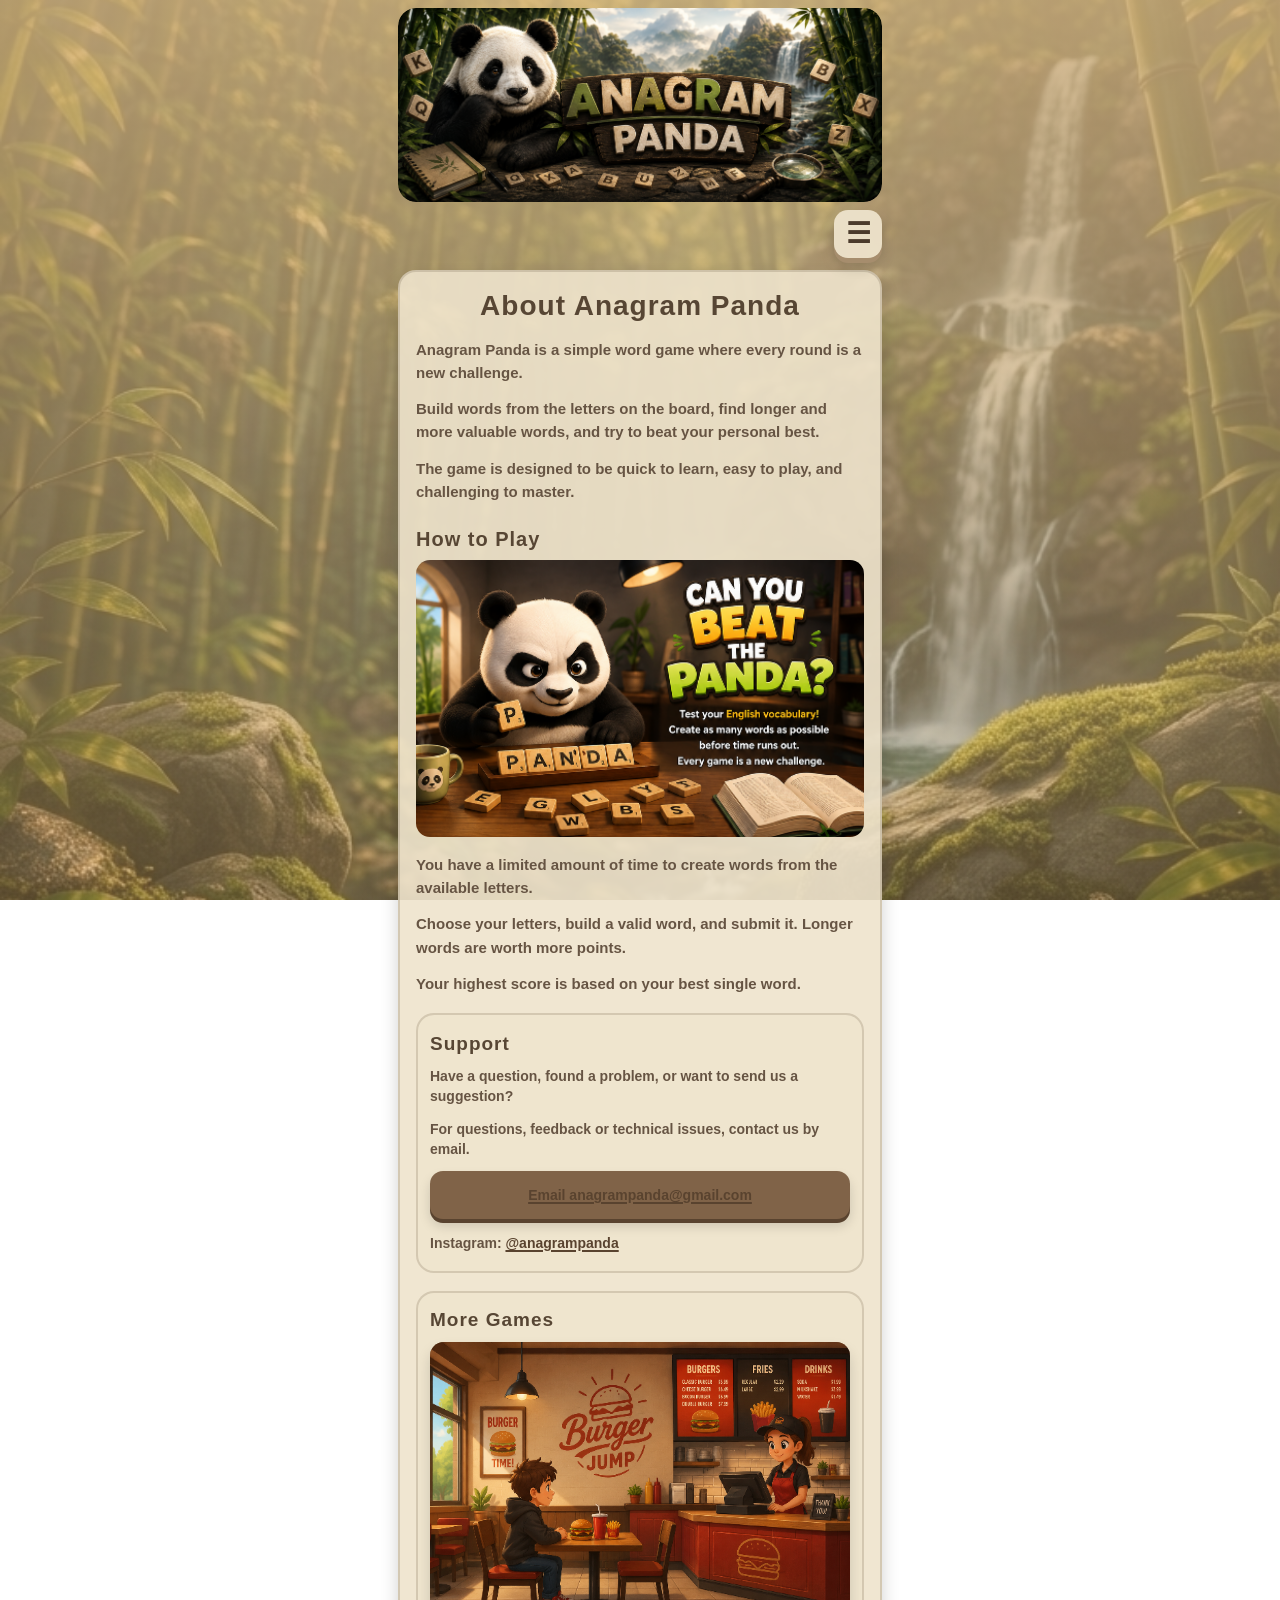
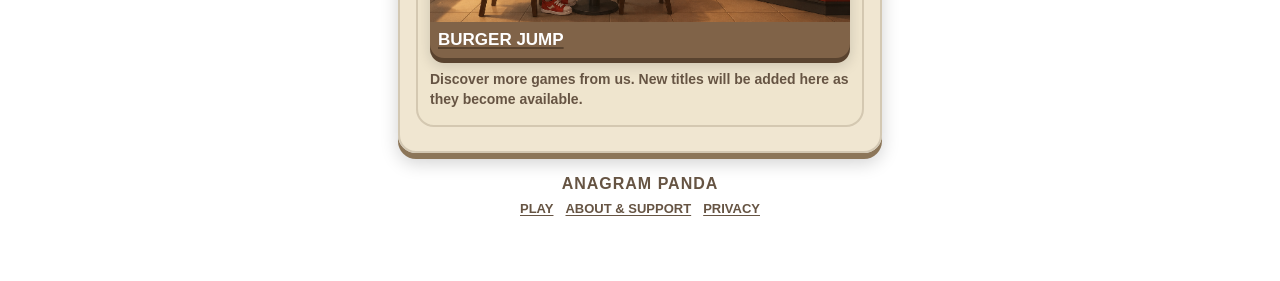
==== about.html @ 82c3a8a1 "Add files via upload" ====
<!DOCTYPE html>
<html lang="en">

<head>

<meta charset="UTF-8">

<meta
name="viewport"
content="width=device-width, initial-scale=1, maximum-scale=1, user-scalable=no, viewport-fit=cover">

<title>About & Support — Anagram Panda</title>

<meta
name="description"
content="About, how to play, support and more games from Anagram Panda.">

<link rel="stylesheet" href="info.css">

<meta
name="theme-color"
content="#ff7f7f">

</head>


<body>

<main class="home">

<section class="about">


<!-- ========================= -->
<!-- LOGO + MENU -->
<!-- ========================= -->

<div class="infoHeader">

<a
href="index.html"
class="gameLogo">

<img
src="logo.png"
alt="Anagram Panda">

</a>


<button
class="menuBtn"
type="button"
aria-label="Open menu"
onclick="toggleMenu()">

☰

</button>


<div
class="menuPanel"
id="menuPanel">

<div class="menuTitle">
MENU
</div>

<a href="index.html">
PLAY
</a>

<a href="about.html">
ABOUT & SUPPORT
</a>

<a href="privacy.html">
PRIVACY POLICY
</a>

</div>

</div>


<!-- ========================= -->
<!-- CONTENT -->
<!-- ========================= -->

<div class="infoContent">


<h1>
About Anagram Panda
</h1>


<p>
Anagram Panda is a simple word game where every round is a new challenge.
</p>

<p>
Build words from the letters on the board, find longer and more valuable words, and try to beat your personal best.
</p>

<p>
The game is designed to be quick to learn, easy to play, and challenging to master.
</p>


<!-- ========================= -->
<!-- HOW TO PLAY -->
<!-- ========================= -->

<h2>
How to Play
</h2>


<img
src="how.png"
alt="How to play Anagram Panda"
style="
display:block;
width:100%;
height:auto;
border-radius:14px;
margin:0 0 16px;
">


<p>
You have a limited amount of time to create words from the available letters.
</p>

<p>
Choose your letters, build a valid word, and submit it. Longer words are worth more points.
</p>

<p>
Your highest score is based on your best single word.
</p>


<!-- ========================= -->
<!-- SUPPORT -->
<!-- ========================= -->

<section class="support">

<h2>
Support
</h2>


<p>
Have a question, found a problem, or want to send us a suggestion?
</p>

<p>
For questions, feedback or technical issues, contact us by email.
</p>


<a
class="supportBtn"
href="mailto:anagrampanda@gmail.com">

Email anagrampanda@gmail.com 

</a>


<p style="margin-top:14px;margin-bottom:0;">

Instagram:

<a
href="https://www.instagram.com/anagrampanda?stkn=eWdxcmEzcWZmN2xr"
target="_blank"
rel="noopener noreferrer">

@anagrampanda

</a>

</p>

</section>


<!-- ========================= -->
<!-- MORE GAMES -->
<!-- ========================= -->

<section class="moreGames">

<h2>
More Games
</h2>


<a
class="gamePromo"
href="https://burgerjump.lat"
target="_blank"
rel="noopener noreferrer">


<img
src="bjad2.png"
alt="Burger Jump">


<div class="promoText">
BURGER JUMP
</div>


</a>


<p>
Discover more games from us. New titles will be added here as they become available.
</p>

</section>


</div>


<!-- ========================= -->
<!-- FOOTER -->
<!-- ========================= -->

<footer>

<div class="footerTitle">
ANAGRAM PANDA
</div>


<div class="footerLinks">

<a href="index.html">
PLAY
</a>

<a href="about.html">
ABOUT & SUPPORT
</a>

<a href="privacy.html">
PRIVACY
</a>

</div>

</footer>


</section>

</main>


<script>

function toggleMenu(){

const menu =
document.getElementById("menuPanel");

menu.classList.toggle("open");

}

</script>

</body>

</html>
---- info.css ----
/* ========================= */
/* INFO PAGES — ANAGRAM PANDA */
/* ========================= */


/* ========================= */
/* BASIC */
/* ========================= */

html{
-webkit-text-size-adjust:100%;
text-size-adjust:100%;

margin:0;
padding:0;

min-height:100%;
}

*{
box-sizing:border-box;
}

html,
body{
margin:0;
padding:0;

min-height:100%;
}

body{

font-family:
"Arial Rounded MT Bold",
Arial,
sans-serif;

color:#06140b;

background:

linear-gradient(
rgba(214,181,130,0.82),
rgba(202,165,112,0.38)
),

url("background.png");

background-size:cover;
background-position:center;
background-attachment:fixed;

/* SCROLL */
overflow-x:hidden;
overflow-y:auto;

}


/* ========================= */
/* LINKS */
/* ========================= */

a{
color:inherit;
text-decoration:none;
}


/* ========================= */
/* MAIN */
/* ========================= */

.home{

width:100%;
min-height:100vh;

display:flex;
flex-direction:column;
align-items:center;

}


/* ========================= */
/* INFO CONTAINER */
/* ========================= */

.about{

position:relative;

width:100%;
max-width:520px;

margin:0 auto;

padding:
8px
18px
35px;

padding-top:
calc(
8px +
env(safe-area-inset-top)
);

}


/* ========================= */
/* HEADER */
/* ========================= */

.infoHeader{

position:relative;

width:100%;

display:flex;
align-items:center;
justify-content:center;

margin-bottom:12px;

}


/* ========================= */
/* LOGO */
/* ========================= */

.titleArea{

width:100%;

margin:0;

}

.gameLogo{

display:block;

width:100%;

margin:0;

border-radius:18px;

overflow:hidden;

}

.gameLogo img{

display:block;

width:100%;
max-width:none;
height:auto;

border-radius:18px;

}


/* ========================= */
/* MENU BUTTON */
/* ========================= */

.menuBtn{

position:absolute;

top:
calc(
10px +
env(safe-area-inset-top)
);

right:12px;

width:48px;
height:48px;

display:flex;
align-items:center;
justify-content:center;

padding:0;

border:none;
border-radius:14px;

background:
rgba(239,228,205,0.94);

color:#4b3b2c;

font-family:inherit;

font-size:28px;
font-weight:bold;

line-height:1;

box-shadow:
0 5px 0 #a68d6d,
0 8px 14px rgba(0,0,0,0.18);

z-index:1000;

cursor:pointer;

}

.menuBtn:active{

transform:
translateY(4px);

box-shadow:
0 2px 0 #a68d6d,
0 4px 8px rgba(0,0,0,0.16);

}


/* ========================= */
/* MENU PANEL */
/* ========================= */

.menuPanel{

position:fixed;

top:
calc(
68px +
env(safe-area-inset-top)
);

right:12px;

width:min(
270px,
calc(100vw - 24px)
);

padding:12px;

display:flex;
flex-direction:column;
gap:8px;

background:
rgba(239,228,205,0.98);

border:
2px solid rgba(87,68,48,0.20);

border-radius:18px;

box-shadow:
0 12px 30px rgba(0,0,0,0.25);

z-index:999;

transform:
translateY(-10px)
scale(0.96);

opacity:0;

pointer-events:none;

transition:
opacity 0.15s ease,
transform 0.15s ease;

}

.menuPanel.open{

opacity:1;

transform:
translateY(0)
scale(1);

pointer-events:auto;

}

.menuTitle{

padding:
8px
6px
12px;

font-size:18px;
font-weight:900;

letter-spacing:1px;

color:#111111;

}

.menuPanel a,
.menuPanel button{

width:100%;

min-height:44px;

display:flex;
align-items:center;
justify-content:flex-start;

padding:
9px
13px;

border:none;
border-radius:12px;

background:#806348;

color:#ffffff;

font-family:inherit;

font-size:15px;
font-weight:bold;

text-align:left;

box-shadow:
0 4px 0 #59432f,
0 6px 10px rgba(0,0,0,0.15);

}

.menuPanel a:active,
.menuPanel button:active{

transform:
translateY(3px);

box-shadow:
0 1px 0 #59432f,
0 3px 6px rgba(0,0,0,0.12);

}


/* ========================= */
/* CONTENT CARD */
/* ========================= */

.infoContent{

width:100%;

padding:
18px
16px
24px;

border-radius:18px;

background:
rgba(239,228,205,0.90);

border:
2px solid rgba(84,66,46,0.18);

box-shadow:
0 6px 0 #8c7659,
0 10px 18px rgba(0,0,0,0.18);

}


/* ========================= */
/* MAIN TITLE */
/* ========================= */

.about h1{

margin:
0
0
16px;

font-size:28px;

font-weight:900;

letter-spacing:1px;

line-height:1.15;

color:#574634;

text-align:center;

}


/* ========================= */
/* SECTION TITLES */
/* ========================= */

.about h2{

margin:
24px
0
9px;

font-size:20px;

font-weight:900;

letter-spacing:1px;

line-height:1.2;

color:#574634;

}


/* ========================= */
/* TEXT */
/* ========================= */

.about p{

margin:
0
0
13px;

font-size:15px;

font-weight:bold;

line-height:1.55;

color:#665443;

}


/* ========================= */
/* CONTENT LINKS */
/* ========================= */

.about p a,
.infoContent a{

color:#59432f;

text-decoration:underline;

text-decoration-thickness:2px;

text-underline-offset:2px;

overflow-wrap:anywhere;

}


/* ========================= */
/* SUPPORT */
/* ========================= */

.support{

width:100%;

margin-top:18px;

padding:
18px
12px;

border-radius:18px;

background:
rgba(239,228,205,0.78);

border:
2px solid rgba(84,66,46,0.18);

}

.support h2{

margin:
0
0
10px;

font-size:19px;

letter-spacing:1px;

color:#574634;

}

.support p{

margin:
0
0
12px;

font-size:14px;

font-weight:bold;

line-height:1.45;

color:#665443;

}

.supportBtn{

display:flex;

align-items:center;
justify-content:center;

width:100%;

min-height:48px;

padding:
10px
15px;

border-radius:13px;

background:#806348;

color:#ffffff;

font-size:14px;
font-weight:900;

text-align:center;

box-shadow:
0 4px 0 #59432f,
0 7px 12px rgba(0,0,0,0.15);

}

.supportBtn:active{

transform:
translateY(3px);

box-shadow:
0 1px 0 #59432f,
0 3px 6px rgba(0,0,0,0.12);

}


/* ========================= */
/* MORE GAMES */
/* ========================= */

.moreGames{

width:100%;

margin-top:18px;

padding:
16px
12px;

border-radius:18px;

background:
rgba(239,228,205,0.78);

border:
2px solid rgba(84,66,46,0.18);

}

.moreGames h2{

margin:
0
0
10px;

font-size:19px;

letter-spacing:1px;

color:#574634;

}

.moreGames p{

margin:
12px
0
0;

font-size:14px;

line-height:1.4;

color:#665443;

font-weight:bold;

}


/* ========================= */
/* GAME PROMO */
/* ========================= */

.gamePromo{

display:block;

width:100%;

border-radius:14px;

overflow:hidden;

background:#806348;

box-shadow:
0 5px 0 #59432f,
0 8px 14px rgba(0,0,0,0.15);

}

.gamePromo:active{

transform:
translateY(4px);

box-shadow:
0 1px 0 #59432f,
0 4px 7px rgba(0,0,0,0.12);

}

.gamePromo img{

display:block;

width:100%;
height:auto;

}

.promoText{

padding:
8px;

font-size:17px;
font-weight:900;

color:#ffffff;

}


/* ========================= */
/* FOOTER */
/* ========================= */

footer{

width:100%;

padding:
22px
12px
30px;

text-align:center;

font-size:14px;

font-weight:bold;

color:#665443;

}

.footerTitle{

margin-bottom:8px;

font-size:16px;

letter-spacing:1px;

}

.footerLinks{

display:flex;

justify-content:center;
align-items:center;

flex-wrap:wrap;

gap:12px;

margin-top:8px;

font-size:13px;

}

.footerLinks a{

text-decoration:underline;

text-underline-offset:2px;

}


/* ========================= */
/* PRIVACY POLICY */
/* ========================= */

.privacyContent{

width:100%;

}

.privacyContent h1{

margin-bottom:18px;

}

.privacyContent h2{

margin-top:25px;

}

.privacyContent p{

margin-bottom:14px;

}


/* ========================= */
/* LAST UPDATED */
/* ========================= */

.lastUpdated{

margin-top:24px !important;

font-size:13px !important;

opacity:0.70;

}


/* ========================= */
/* SMALL SCREENS */
/* ========================= */

@media(max-width:380px){

.about{

padding-left:10px;
padding-right:10px;

}

.infoContent{

padding:
16px
13px
22px;

}

.about h1{

font-size:25px;

}

.about h2{

font-size:19px;

}

.about p{

font-size:14px;

}

.support p,
.moreGames p{

font-size:13px;

}

}


/* ========================= */
/* LANDSCAPE */
/* ========================= */

@media(
max-height:500px
) and (
orientation:landscape
){

.about{

padding-bottom:25px;

}

.infoContent{

padding:
14px
16px
20px;

}

.about h1{

font-size:24px;

}

.about h2{

font-size:18px;

}

}


/* ========================= */
/* ACCESSIBILITY */
/* ========================= */

@media(
prefers-reduced-motion:reduce
){

*{

scroll-behavior:auto !important;

transition:none !important;

}

}


/* ========================= */
/* SAFE AREA */
/* ========================= */

@supports(
padding:env(safe-area-inset-bottom)
){

.about{

padding-bottom:
calc(
35px +
env(safe-area-inset-bottom)
);

}

}

/* ========================= */
/* INFO HEADER — LOGO + MENU */
/* ========================= */

.infoHeader{

width:100%;

display:flex;
flex-direction:column;
align-items:center;

margin-bottom:12px;

}


/* LOGO — FULL WIDTH */

.infoHeader .gameLogo{

display:block;

width:100%;

margin:0;

border-radius:18px;

overflow:hidden;

}


/* MENU — BELOW LOGO */

.infoHeader .menuBtn{

position:static;

align-self:flex-end;

width:48px;
height:48px;

margin-top:8px;

flex-shrink:0;

display:flex;
align-items:center;
justify-content:center;

}
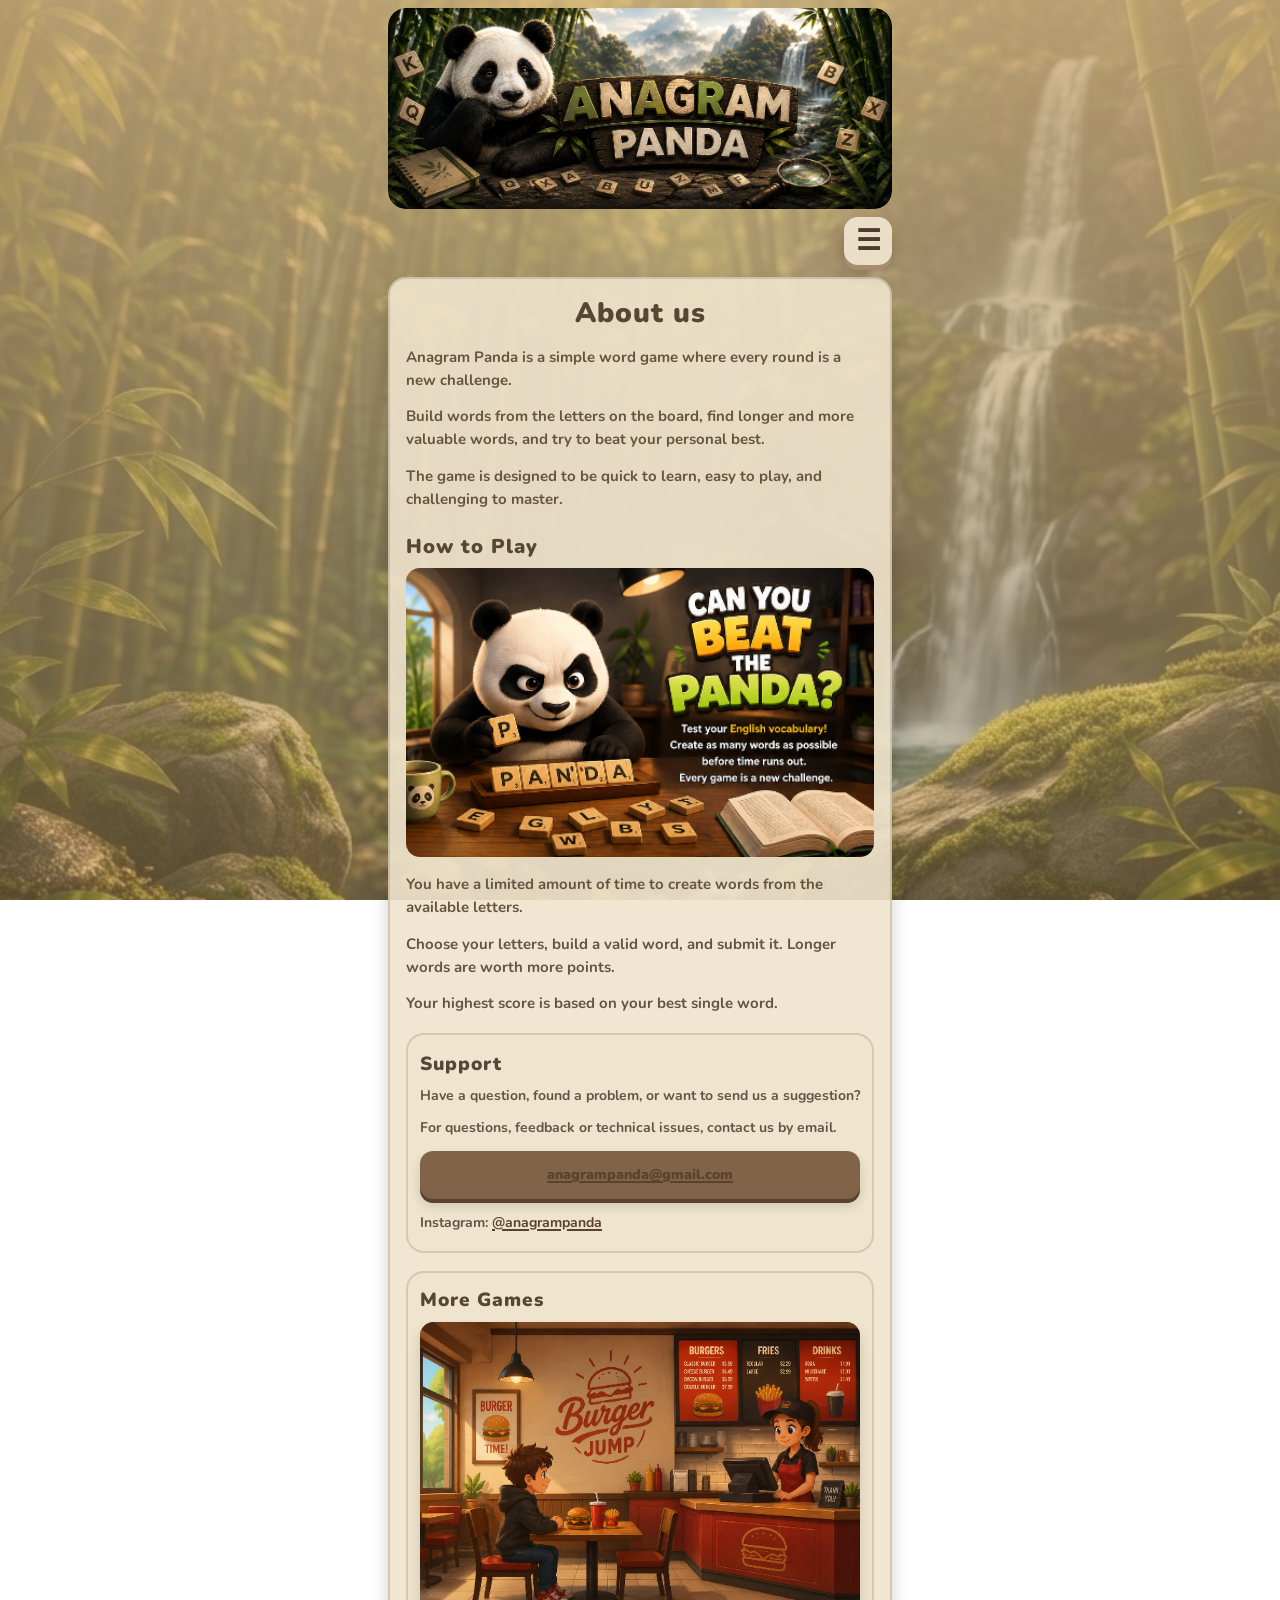
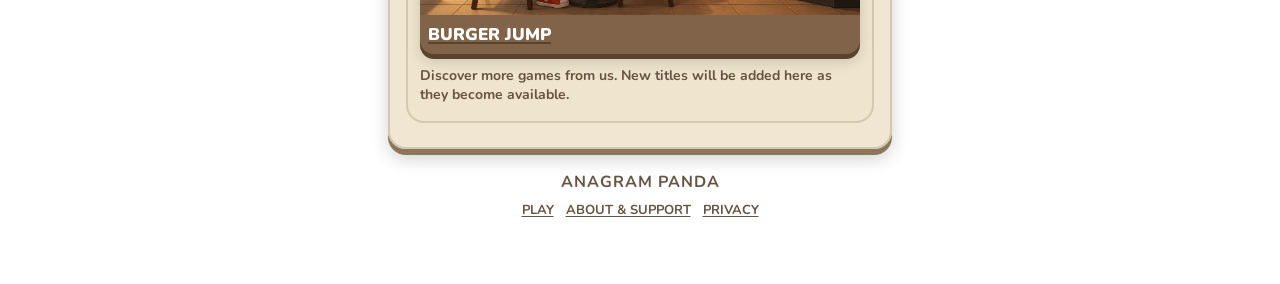
==== commit f3e6c6e5: "Add files via upload" ====
--- a/about.html
+++ b/about.html
@@ -20,6 +20,13 @@
 <meta
 name="theme-color"
 content="#ff7f7f">
+
+
+<link rel="preconnect" href="https://fonts.googleapis.com">
+<link rel="preconnect" href="https://fonts.gstatic.com" crossorigin>
+<link href="https://fonts.googleapis.com/css2?family=Nunito:wght@400;600;700;800;900&display=swap" rel="stylesheet">
+
+
 
 </head>
 
@@ -68,7 +75,7 @@
 </div>
 
 <a href="index.html">
-PLAY
+MAIN
 </a>
 
 <a href="about.html">
@@ -92,7 +99,7 @@
 
 
 <h1>
-About Anagram Panda
+About us
 </h1>
 
 
@@ -167,7 +174,7 @@
 class="supportBtn"
 href="mailto:anagrampanda@gmail.com">
 
-Email anagrampanda@gmail.com 
+anagrampanda@gmail.com 
 
 </a>
 
--- a/info.css
+++ b/info.css
@@ -20,6 +20,8 @@
 *{
 box-sizing:border-box;
 }
+
+
 
 html,
 body{
@@ -27,14 +29,11 @@
 padding:0;
 
 min-height:100%;
+
+font-family:"Nunito", Arial, sans-serif;
 }
 
 body{
-
-font-family:
-"Arial Rounded MT Bold",
-Arial,
-sans-serif;
 
 color:#06140b;
 
@@ -51,7 +50,6 @@
 background-position:center;
 background-attachment:fixed;
 
-/* SCROLL */
 overflow-x:hidden;
 overflow-y:auto;
 
@@ -99,7 +97,7 @@
 
 padding:
 8px
-18px
+8px
 35px;
 
 padding-top:
@@ -978,4 +976,131 @@
 align-items:center;
 justify-content:center;
 
-}+}
+
+
+/* ========================= */
+/* INFO MENU — PANEL BELOW ICON */
+/* ========================= */
+
+.infoHeader .menuPanel{
+
+position:absolute;
+
+top:auto;
+
+right:0;
+
+margin-top:4px;
+
+}
+
+/* ========================= */
+/* INFO HEADER */
+/* ========================= */
+
+.infoHeader{
+
+position:relative;
+
+width:100%;
+
+display:flex;
+flex-direction:column;
+align-items:center;
+
+margin-bottom:12px;
+
+}
+
+
+/* ========================= */
+/* LOGO */
+/* ========================= */
+
+.infoHeader .gameLogo{
+
+display:block;
+
+width:100%;
+
+margin:0;
+
+border-radius:18px;
+
+overflow:hidden;
+
+}
+
+.infoHeader .gameLogo img{
+
+display:block;
+
+width:100%;
+height:auto;
+
+border-radius:18px;
+
+}
+
+
+/* ========================= */
+/* MENU BUTTON */
+/* ========================= */
+
+.infoHeader .menuBtn{
+
+position:static;
+
+align-self:flex-end;
+
+width:48px;
+height:48px;
+
+margin-top:8px;
+
+flex-shrink:0;
+
+display:flex;
+align-items:center;
+justify-content:center;
+
+}
+
+
+/* ========================= */
+/* MENU PANEL */
+/* ========================= */
+
+.infoHeader .menuPanel{
+
+position:absolute;
+
+/*
+El encabezado contiene:
+logo + 8px + botón de 48px.
+
+El panel empieza a la altura
+del botón.
+*/
+
+top:calc(100% - 48px);
+
+right:0;
+
+width:min(
+270px,
+calc(100vw - 24px)
+);
+
+margin:0;
+
+z-index:999;
+
+}
+
+
+
+
+
+
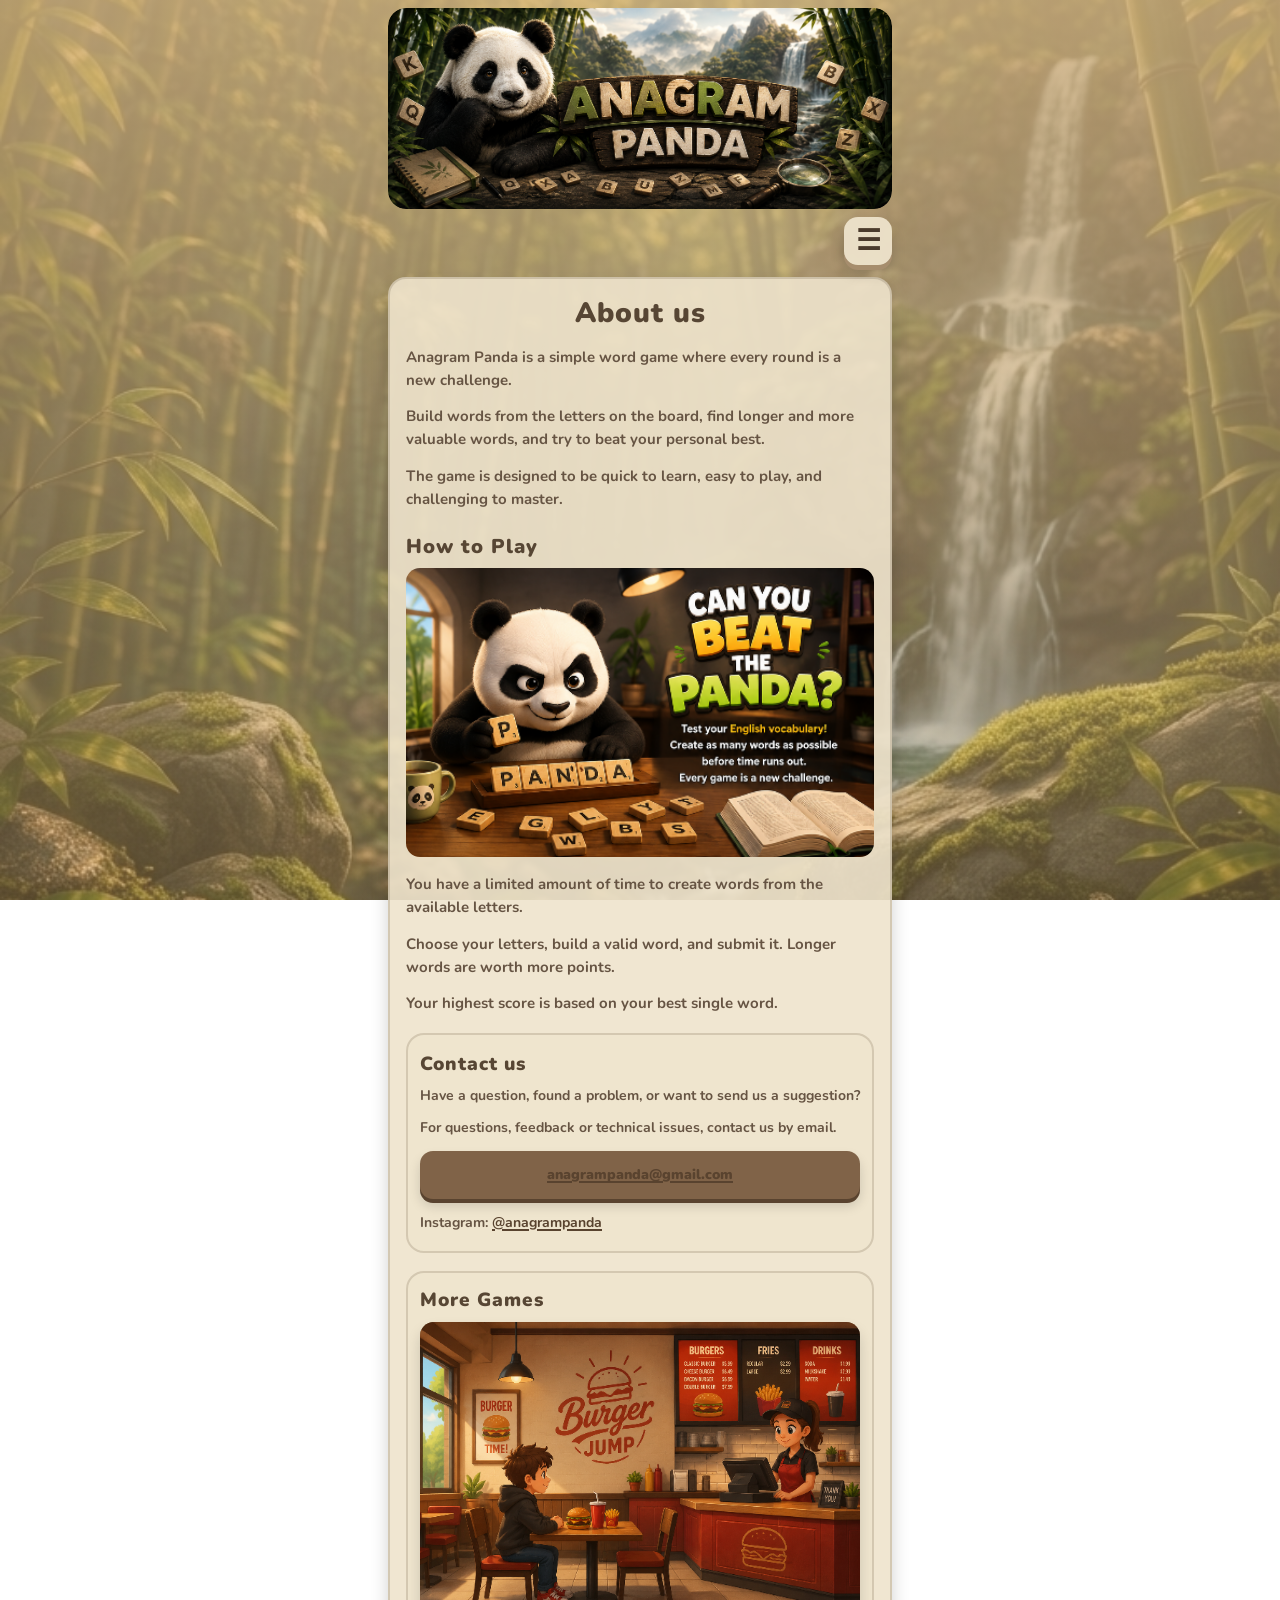
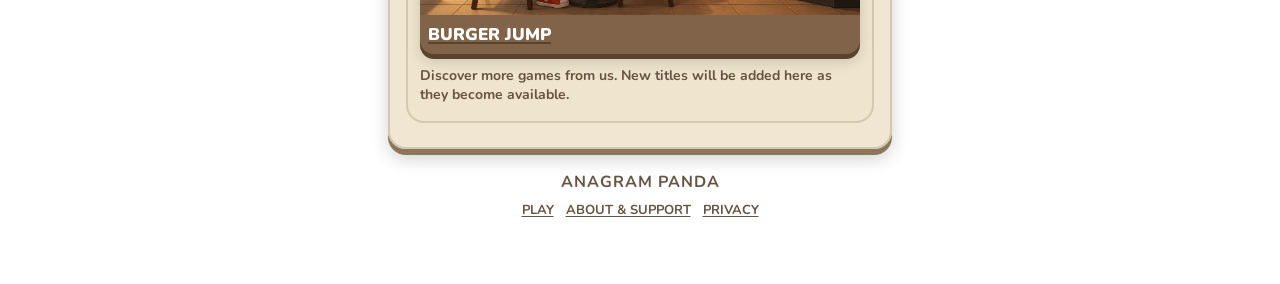
==== commit 3bbc551a: "Add files via upload" ====
--- a/about.html
+++ b/about.html
@@ -157,7 +157,7 @@
 <section class="support">
 
 <h2>
-Support
+Contact us
 </h2>
 
 
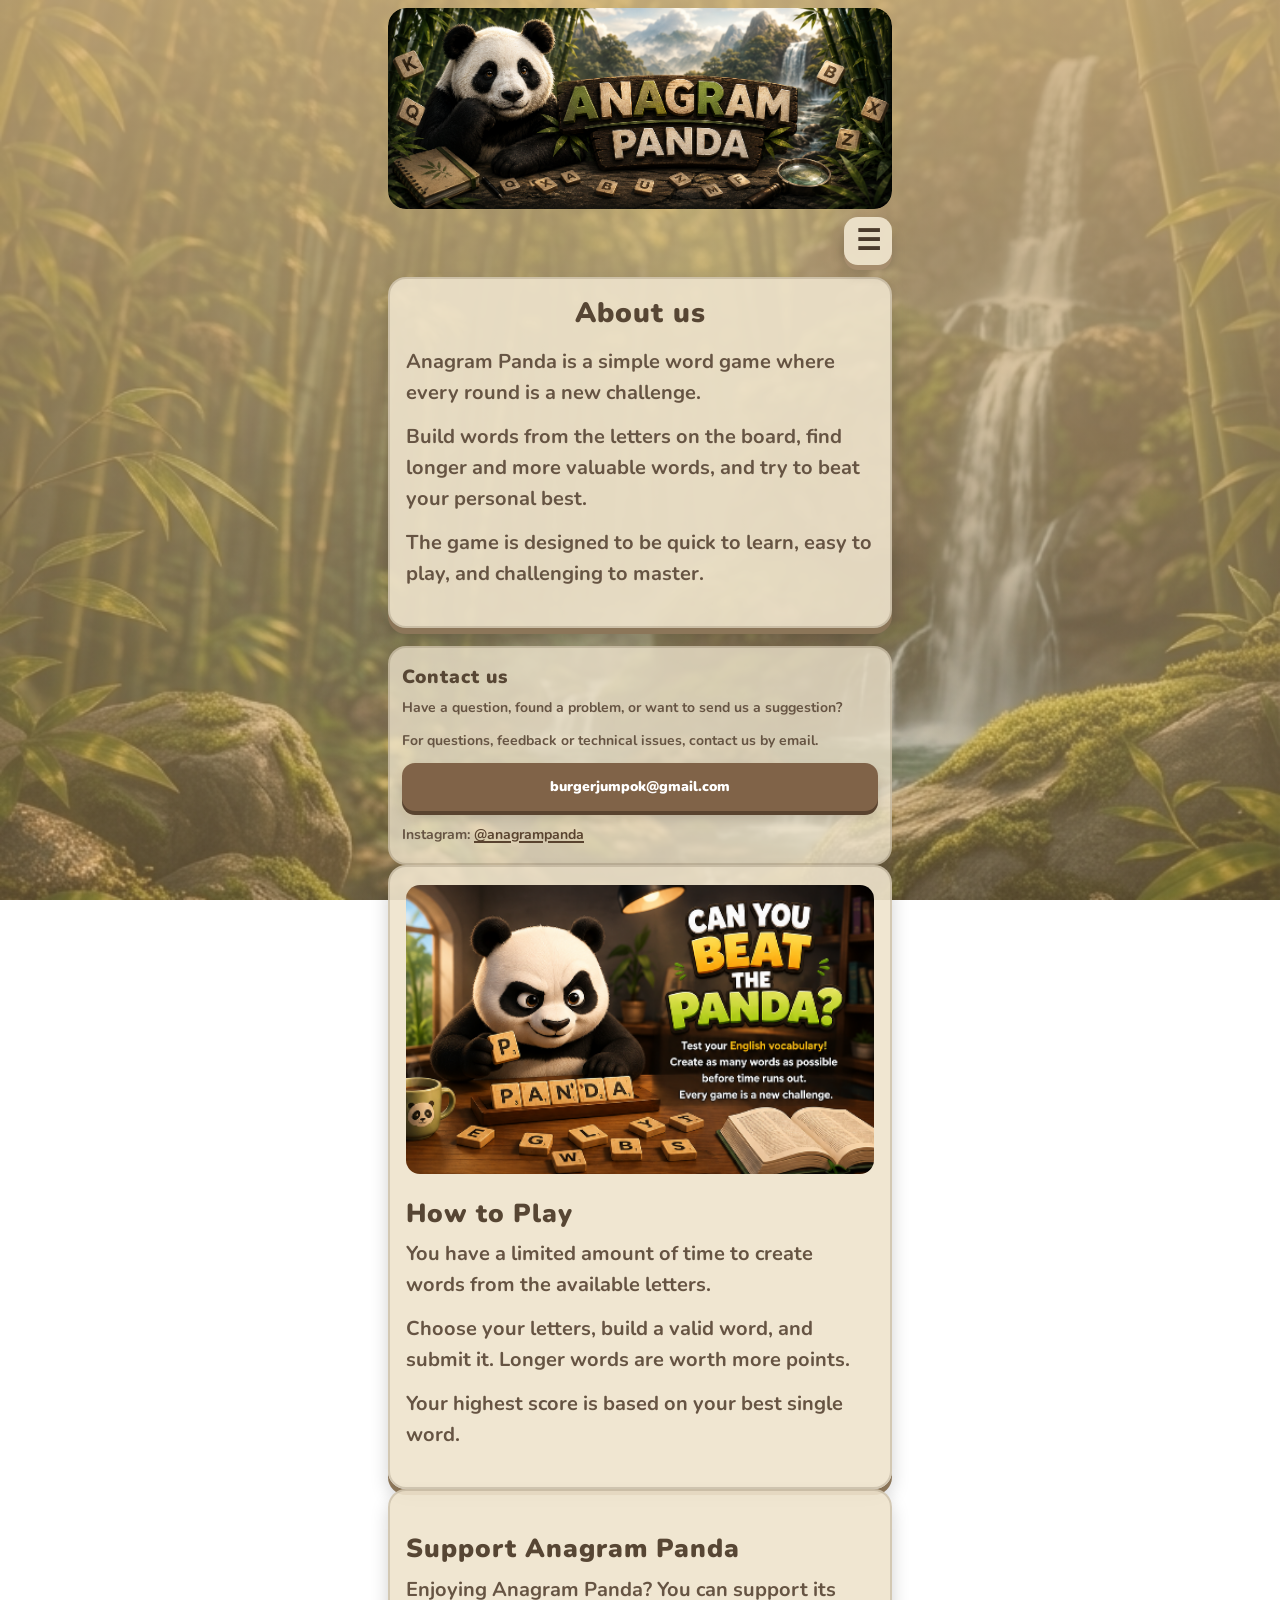
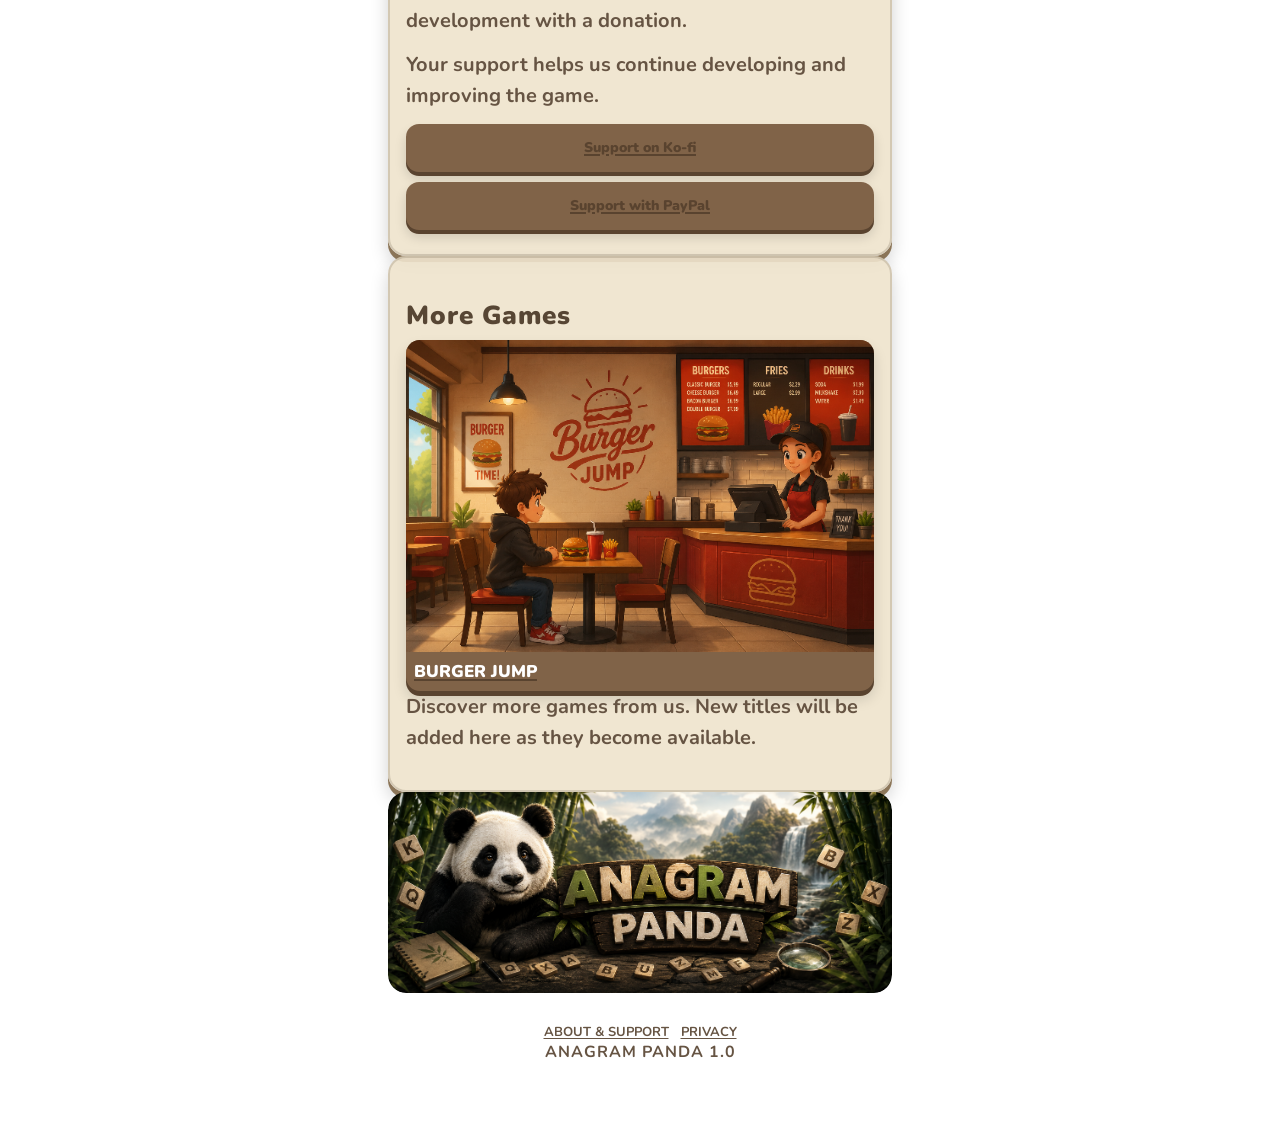
==== commit 1e47dc89: "Add files via upload" ====
--- a/about.html
+++ b/about.html
@@ -61,7 +61,7 @@
 aria-label="Open menu"
 onclick="toggleMenu()">
 
-☰
+&#9776;
 
 </button>
 
@@ -79,8 +79,14 @@
 </a>
 
 <a href="about.html">
-ABOUT & SUPPORT
-</a>
+ABOUT/CONTACT
+</a>
+
+<button
+  type="button"
+  id="installBtn">
+  INSTALL APP
+</button>
 
 <a href="privacy.html">
 PRIVACY POLICY
@@ -114,16 +120,57 @@
 <p>
 The game is designed to be quick to learn, easy to play, and challenging to master.
 </p>
+</div>
+
+
+<!-- ========================= -->
+<!-- contact us -->
+<!-- ========================= -->
+
+<section class="support">
+
+<h2>
+Contact us
+</h2>
+
+<p>
+Have a question, found a problem, or want to send us a suggestion?
+</p>
+
+<p>
+For questions, feedback or technical issues, contact us by email.
+</p>
+
+<a
+class="supportBtn"
+href="mailto:burgerjumpok@gmail.com">
+
+burgerjumpok@gmail.com
+
+</a>
+
+<p style="margin-top:14px;margin-bottom:0;">
+
+Instagram:
+
+<a
+href="https://www.instagram.com/anagrampanda?stkn=eWdxcmEzcWZmN2xr"
+target="_blank"
+rel="noopener noreferrer">
+
+@anagrampanda
+
+</a>
+
+</p>
+
+</section>
 
 
 <!-- ========================= -->
 <!-- HOW TO PLAY -->
 <!-- ========================= -->
-
-<h2>
-How to Play
-</h2>
-
+<div class="infoContent">
 
 <img
 src="how.png"
@@ -135,6 +182,12 @@
 border-radius:14px;
 margin:0 0 16px;
 ">
+<h2>
+How to Play
+</h2>
+
+
+
 
 
 <p>
@@ -150,58 +203,59 @@
 </p>
 
 
-<!-- ========================= -->
-<!-- SUPPORT -->
-<!-- ========================= -->
-
-<section class="support">
+</div>
+
+
+
+
+
+
+
+<!-- ========================= -->
+<!-- SUPPORT ANAGRAM PANDA -->
+<!-- ========================= -->
+<div class="infoContent">
 
 <h2>
-Contact us
+Support Anagram Panda
 </h2>
 
-
-<p>
-Have a question, found a problem, or want to send us a suggestion?
-</p>
-
-<p>
-For questions, feedback or technical issues, contact us by email.
-</p>
-
+<p>
+Enjoying Anagram Panda? You can support its development with a donation.
+</p>
+
+<p>
+Your support helps us continue developing and improving the game.
+</p>
 
 <a
 class="supportBtn"
-href="mailto:anagrampanda@gmail.com">
-
-anagrampanda@gmail.com 
-
-</a>
-
-
-<p style="margin-top:14px;margin-bottom:0;">
-
-Instagram:
-
-<a
-href="https://www.instagram.com/anagrampanda?stkn=eWdxcmEzcWZmN2xr"
+href="TU-LINK-DE-KO-FI"
 target="_blank"
 rel="noopener noreferrer">
 
-@anagrampanda
-
-</a>
-
-</p>
-
-</section>
-
+Support on Ko-fi
+
+</a>
+
+<a
+class="supportBtn"
+href="TU-LINK-DE-PAYPAL"
+target="_blank"
+rel="noopener noreferrer"
+style="margin-top:10px;">
+
+Support with PayPal
+
+</a>
+
+</div>
 
 <!-- ========================= -->
 <!-- MORE GAMES -->
 <!-- ========================= -->
 
-<section class="moreGames">
+<div class="infoContent">
 
 <h2>
 More Games
@@ -232,28 +286,33 @@
 Discover more games from us. New titles will be added here as they become available.
 </p>
 
-</section>
-
-
-</div>
-
-
+
+
+
+</div>
+
+<div class="infoHeader">
+
+<a
+href="index.html"
+class="gameLogo">
+
+<img
+src="logo.png"
+alt="Anagram Panda">
+
+</a>
 <!-- ========================= -->
 <!-- FOOTER -->
 <!-- ========================= -->
 
 <footer>
 
-<div class="footerTitle">
-ANAGRAM PANDA
-</div>
+
 
 
 <div class="footerLinks">
 
-<a href="index.html">
-PLAY
-</a>
 
 <a href="about.html">
 ABOUT & SUPPORT
@@ -264,7 +323,9 @@
 </a>
 
 </div>
-
+<div class="footerTitle">
+ANAGRAM PANDA 1.0
+</div>
 </footer>
 
 
--- a/info.css
+++ b/info.css
@@ -12,7 +12,7 @@
 text-size-adjust:100%;
 
 margin:0;
-padding:0;
+padding:30;
 
 min-height:100%;
 }
@@ -424,7 +424,7 @@
 0
 9px;
 
-font-size:20px;
+font-size:26px;
 
 font-weight:900;
 
@@ -448,7 +448,7 @@
 0
 13px;
 
-font-size:15px;
+font-size:20px;
 
 font-weight:bold;
 
@@ -625,7 +625,7 @@
 0
 0;
 
-font-size:14px;
+font-size:20px;
 
 line-height:1.4;
 
